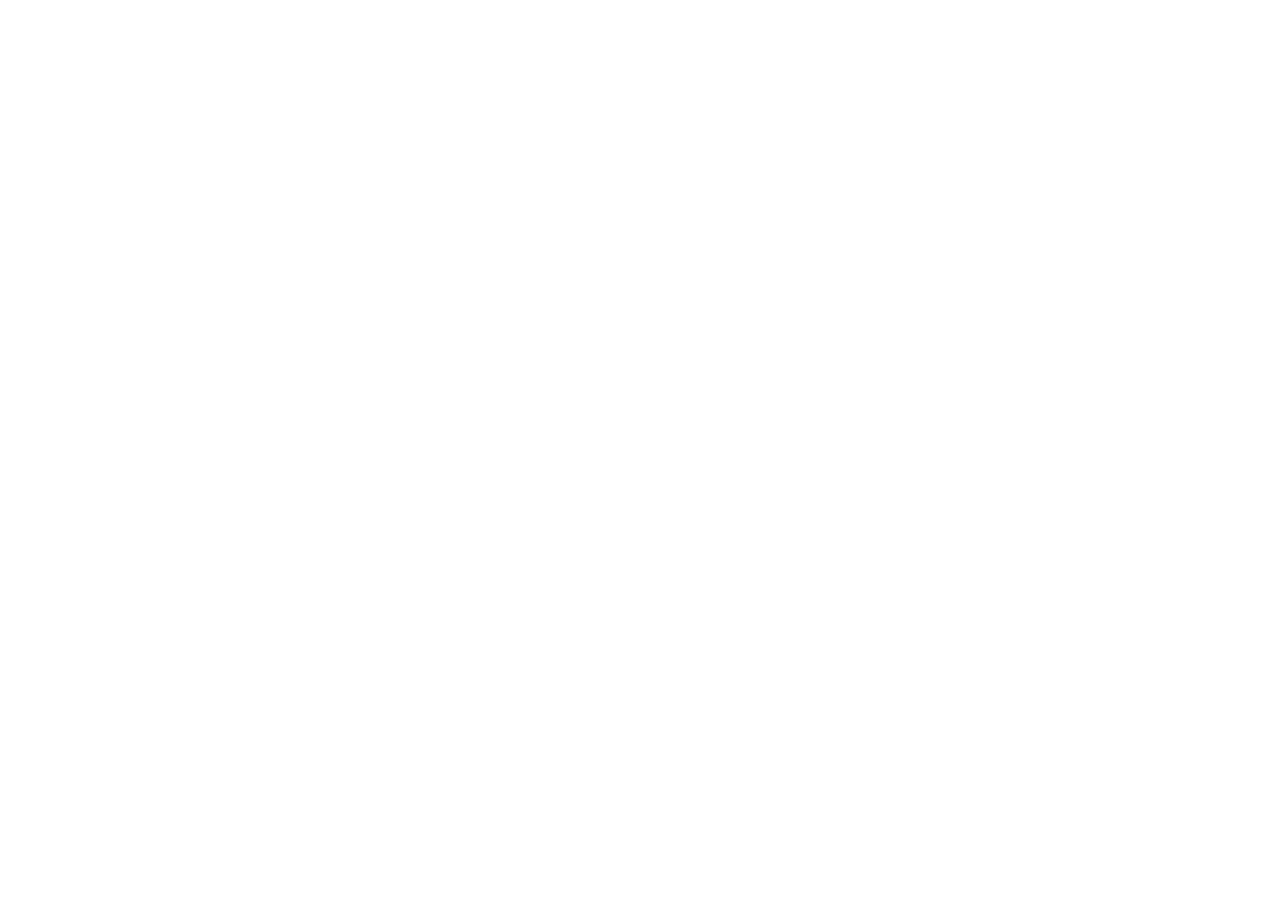
==== projeto-treino/html/ajude.html @ 2364b513 "Segunda organizacao" ====
<!DOCTYPE html>
<html lang="pt-br">
    <head>
        <meta charset="UTF-8">
        <meta name="viewport" content="width=device-width">

        <title>Reserva Urso Gordo</title>

        <link rel = "stylesheet" href="reset.css">
        
        <link rel="stylesheet" href="style.css">

        <link rel="preconnect" href="https://fonts.googleapis.com">
        <link rel="preconnect" href="https://fonts.gstatic.com" crossorigin>
        <link href="https://fonts.googleapis.com/css2?family=Oswald:wght@600&display=swap" rel="stylesheet">

    </head>


</html>
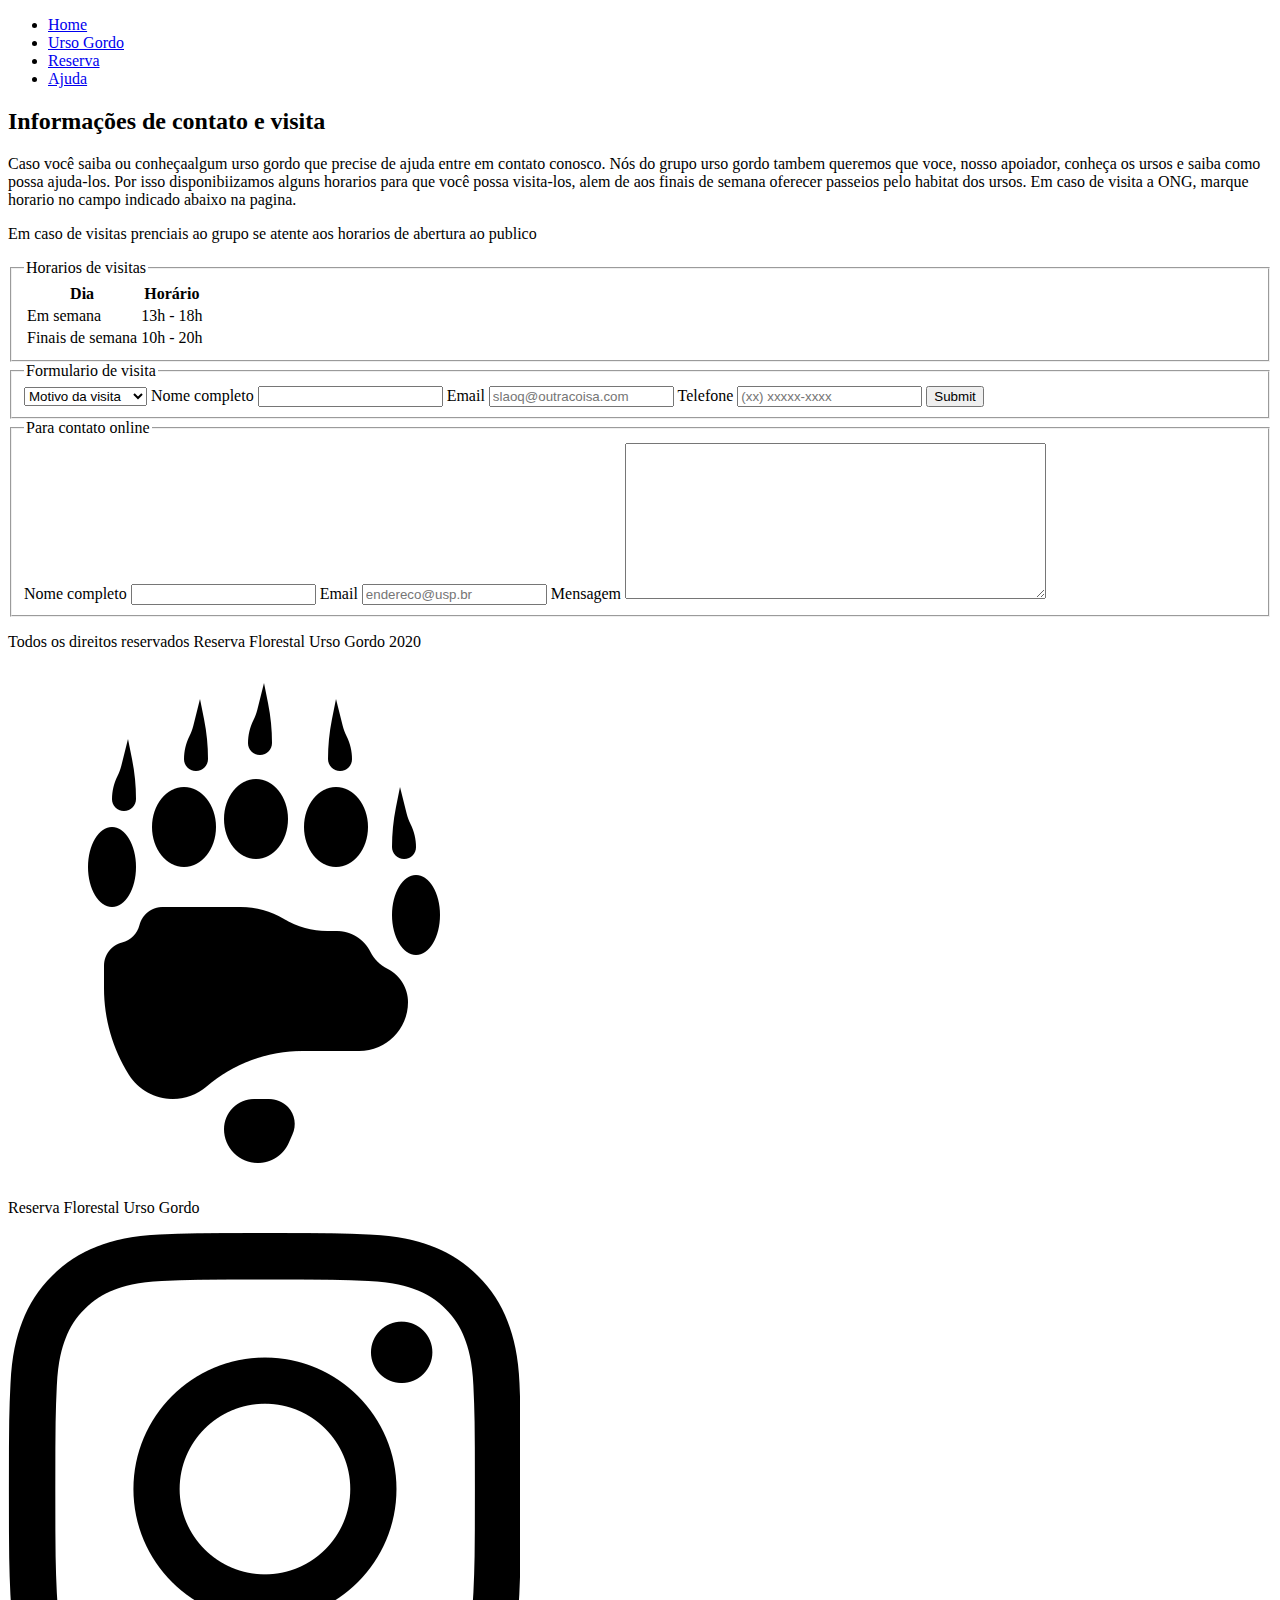
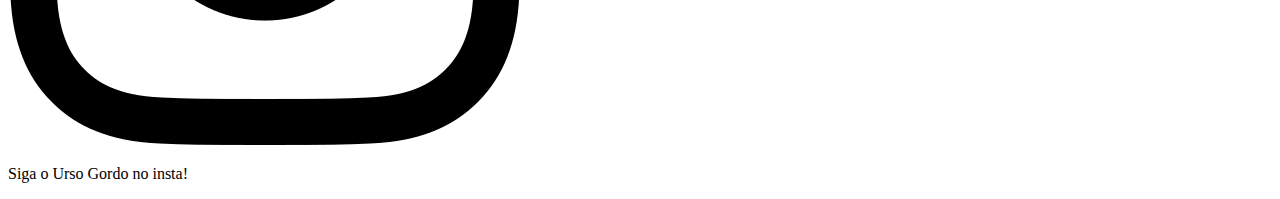
==== commit 2a1c309e: "Adicionei o HTML da pagina de ajuda.html: fiz de conta que da pra viitar o santuario" ====
--- a/projeto-treino/html/ajude.html
+++ b/projeto-treino/html/ajude.html
@@ -6,9 +6,8 @@
 
         <title>Reserva Urso Gordo</title>
 
-        <link rel = "stylesheet" href="reset.css">
-        
-        <link rel="stylesheet" href="style.css">
+        <link rel = "stylesheet" href="../css/ajuda.css">
+        <link rel="stylesheet" href="../css/ajuda.css">
 
         <link rel="preconnect" href="https://fonts.googleapis.com">
         <link rel="preconnect" href="https://fonts.gstatic.com" crossorigin>
@@ -16,5 +15,124 @@
 
     </head>
 
+    <body>
+
+        <header>
+            <nav>
+                <ul>
+                    <li> <a href="index.html"> Home </a> </li>
+                    <li><a href="urso_gordo.html">Urso Gordo</a></li>
+                    <li> <a href="reserva.html"> Reserva </a></li>
+                    <li> <a href="ajude.html"> Ajuda </a> </li>
+                </ul>
+            </nav>
+        </header>
+
+        <div class="introducao">
+            <h2>Informações de contato e visita</h2>
+            <p>
+               Caso você saiba ou conheçaalgum urso gordo que precise de ajuda entre em contato conosco.
+               Nós do grupo urso gordo tambem queremos que voce, nosso apoiador, conheça os ursos e saiba como possa ajuda-los. 
+               Por isso disponibiizamos alguns horarios para que você possa visita-los, alem de aos finais de semana oferecer passeios pelo habitat dos ursos.
+               Em caso de visita a ONG, marque horario no campo indicado abaixo na pagina.
+
+            </p>
+        </div>
+
+        <section class="contato_presencial">
+            <p>
+                Em caso de visitas prenciais ao grupo se atente aos horarios de abertura ao publico
+            </p>
+            <div class="horarios">
+                <fieldset>
+                    <legend>Horarios de visitas</legend>
+
+                    <table>
+                        <thead>
+                            <th>Dia </th>
+                            <th>Horário </th>
+                        </thead>
+                        <tbody>
+                            <tr>
+                                <td>Em semana</td>
+                                <td>13h - 18h</td>
+                            </tr>
+                            <tr>
+                                <td>Finais de semana</td>
+                                <td>10h - 20h</td>
+                            </tr>
+                        </tbody>
+                    </table>
+
+                </fieldset>
+            </div>
+        </section>
+
+        <section class="formulario_visita">
+            <fieldset>
+                <legend>Formulario de visita</legend>
+
+                <select name="motivo_da_visita" id="motivo">
+                    <option>Motivo da visita</option>
+                    <option>apoiador</option>
+                    <option>excursão escolar</option>
+                    <option>visita em familia</option>
+                </select>
+
+                <label for="Nome">Nome completo</label>
+                <input type="text" required>
+
+                <label for="email">Email</label>
+                <input type="email" required placeholder="slaoq@outracoisa.com">
+
+                <label for="telefone">Telefone</label>
+                <input type="number" required placeholder="(xx) xxxxx-xxxx">
+
+                <input type="submit" value="Submit">
+            </fieldset>
+        </section>
+
+        <section class="contato_online">
+                <form>
+                    <fieldset>
+                        <legend>Para contato online</legend>
+                        <div class="contato">
+                            <label for = "nome_completo">Nome completo</label>
+                            <input type="text"  required placeholder=" ">
+    
+                            <label for="email">Email</label>
+                             <input type="email" required placeholder="endereco@usp.br">
+    
+                            <label for="mensagem">Mensagem</label>
+                            <textarea cols="50" rows="10" required></textarea>
+                        </div>
+                    </fieldset>
+                    
+                </form>
+        </section>
+
+        <footer>
+            <section class="section_copyright">
+                <div class="copyright">
+                    <p>Todos os direitos reservados
+                        Reserva Florestal Urso Gordo 2020
+                    </p>
+                </div>
+            </section>
+
+            <section class="footer_logos">
+                <div class="bear-block">
+                    <img class="foot_bear" src="../images/bear.png">
+                    <p>Reserva Florestal Urso Gordo</p>
+                </div>
+
+                <div class="instagram-block">
+                    <img class="insta-imagem" src="../images/instagram.png">
+                    <p>Siga o Urso Gordo no insta!</p>
+                </div>
+            </section>
+        </footer>
+
+    </body>
 
 </html>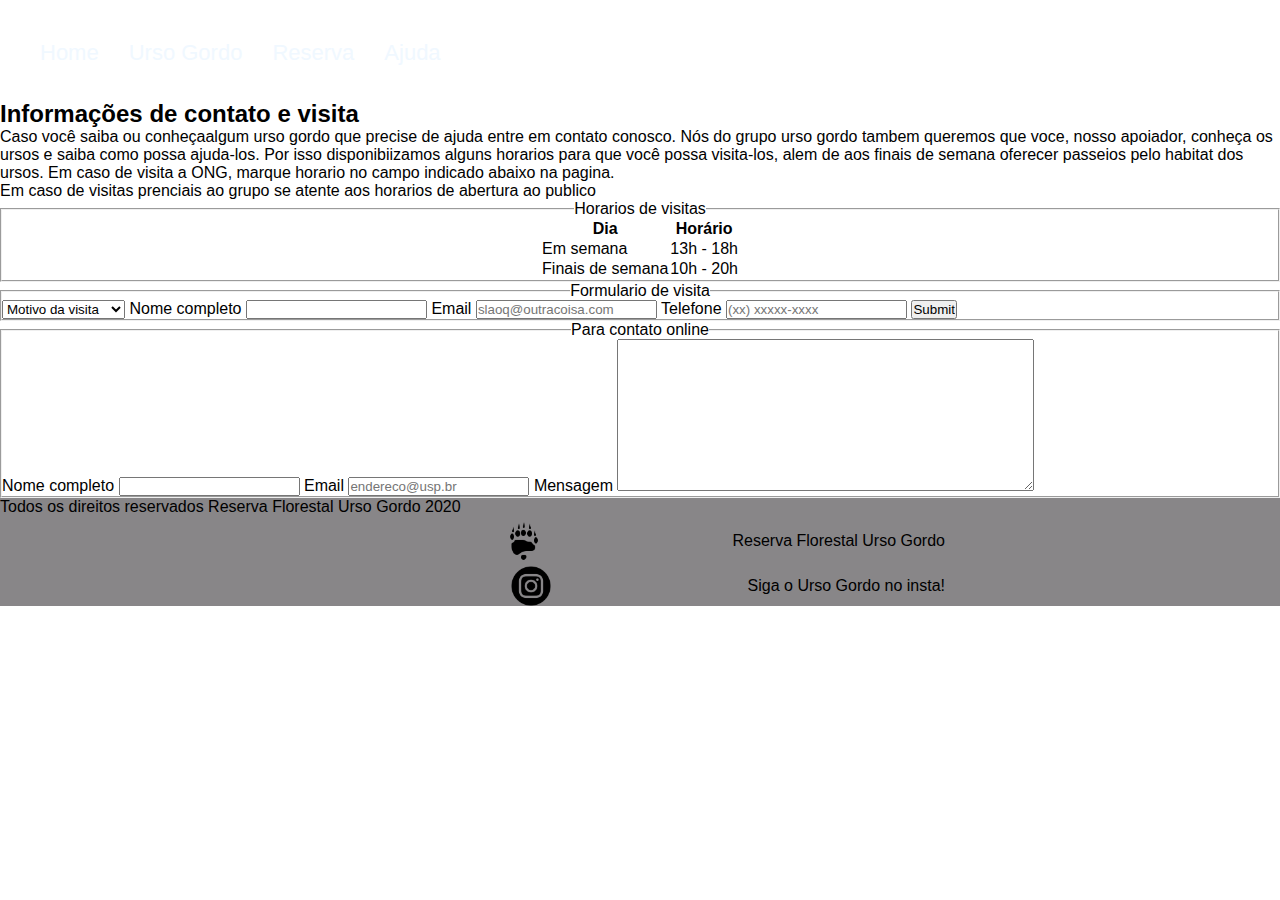
==== commit d30391ea: "fiz uma branch para modificar o css, não sei se vai dar merda" ====
--- a/projeto-treino/html/ajude.html
+++ b/projeto-treino/html/ajude.html
@@ -122,12 +122,12 @@
 
             <section class="footer_logos">
                 <div class="bear-block">
-                    <img class="foot_bear" src="../images/bear.png">
+                    <img class="foot_bear" src="../imagens/bear.png">
                     <p>Reserva Florestal Urso Gordo</p>
                 </div>
 
                 <div class="instagram-block">
-                    <img class="insta-imagem" src="../images/instagram.png">
+                    <img class="insta-imagem" src="../imagens/instagram.png">
                     <p>Siga o Urso Gordo no insta!</p>
                 </div>
             </section>
--- a/projeto-treino/css/ajuda.css
+++ b/projeto-treino/css/ajuda.css
@@ -0,0 +1,107 @@
+*{
+    margin: 0 auto;
+    padding: 0;
+    box-sizing: border-box;
+    font-family: 'Open Sans', sans-serif;
+}
+
+body{}
+
+/* treco do cabeçalho*/
+header{
+    width: 100%;
+    height: 100px;
+    background-image: url(../imagens/forest-fall.jpg);
+    background-repeat: no-repeat;
+    background-size: cover;
+    background-position: center;
+}
+header nav{}
+header nav ul{
+    display: flex;
+    margin: auto;
+    font-size: 22px;
+    padding: 25px;
+    list-style-type: none;
+}
+header nav ul li{
+    margin:15px;
+}
+header nav ul li a:link{
+    color:aliceblue;
+    text-decoration: none;
+}
+header nav ul li a:visited{
+    color:aliceblue;
+    text-decoration: none;
+}
+
+/* treco da introdução*/
+.introducao{}
+.introducao h2{}
+.introducao p{}
+
+/* treco do contato presencial*/
+.contato_presencial{}
+.contato_presencial p{}
+.contato_presencial .horarios{}
+.contato_presencial .horarios fieldset{}
+.contato_presencial .horarios fieldset legend{}
+.contato_presencial .horarios fieldset table{}
+.contato_presencial .horarios fieldset table thead{}
+.contato_presencial .horarios fieldset table thead th{}
+.contato_presencial .horarios fieldset table tbody{}
+.contato_presencial .horarios fieldset table tbody tr{}
+.contato_presencial .horarios fieldset table tbody tr td{}
+
+.formulario_visita{}
+.formulario_visita fieldset{}
+.formulario_visita fieldset legend{}
+.formulario_visita fieldset select{}
+.formulario_visita fieldset select option{}
+.formulario_visita fieldset label{}
+.formulario_visita fieldset input{}
+
+/* treco contato online*/
+.contato_online{}
+.contato_online form{}
+.contato_online form fieldset{}
+.contato_online form fieldset legend{}
+.contato_online form fieldset .contato{}
+.contato_online form fieldset .contato label{}
+.contato_online form fieldset .contato input{}
+.contato_online form fieldset .contato textarea{}
+
+/* treco do footer*/
+footer{
+    background-color:#888688;
+}
+footer .section_copyright{}
+footer .section_copyright .copyright{}
+footer .section_copyright .copyright p{}
+footer .footer_logos{
+    width: 50%;
+}
+footer .footer_logos .bear-block{
+    display: flex;
+    align-items: center;
+    margin: 5px;
+}
+footer .footer_logos .bear-block .foot_bear{
+    height: 40px;
+}
+footer .footer_logos .bear-block p{
+    margin: 0 10px;
+} 
+footer .footer_logos .instagram-block{
+    display: flex;
+    align-items: center;
+    margin: 5px;
+}
+footer .footer_logos .instagram-block .insta-imagem{
+    height: 40px;
+}
+footer .footer_logos .instagram-block p{
+    margin: 0 10px;
+}
+
--- a/projeto-treino/css/ajuda.css
+++ b/projeto-treino/css/ajuda.css
@@ -0,0 +1,107 @@
+*{
+    margin: 0 auto;
+    padding: 0;
+    box-sizing: border-box;
+    font-family: 'Open Sans', sans-serif;
+}
+
+body{}
+
+/* treco do cabeçalho*/
+header{
+    width: 100%;
+    height: 100px;
+    background-image: url(../imagens/forest-fall.jpg);
+    background-repeat: no-repeat;
+    background-size: cover;
+    background-position: center;
+}
+header nav{}
+header nav ul{
+    display: flex;
+    margin: auto;
+    font-size: 22px;
+    padding: 25px;
+    list-style-type: none;
+}
+header nav ul li{
+    margin:15px;
+}
+header nav ul li a:link{
+    color:aliceblue;
+    text-decoration: none;
+}
+header nav ul li a:visited{
+    color:aliceblue;
+    text-decoration: none;
+}
+
+/* treco da introdução*/
+.introducao{}
+.introducao h2{}
+.introducao p{}
+
+/* treco do contato presencial*/
+.contato_presencial{}
+.contato_presencial p{}
+.contato_presencial .horarios{}
+.contato_presencial .horarios fieldset{}
+.contato_presencial .horarios fieldset legend{}
+.contato_presencial .horarios fieldset table{}
+.contato_presencial .horarios fieldset table thead{}
+.contato_presencial .horarios fieldset table thead th{}
+.contato_presencial .horarios fieldset table tbody{}
+.contato_presencial .horarios fieldset table tbody tr{}
+.contato_presencial .horarios fieldset table tbody tr td{}
+
+.formulario_visita{}
+.formulario_visita fieldset{}
+.formulario_visita fieldset legend{}
+.formulario_visita fieldset select{}
+.formulario_visita fieldset select option{}
+.formulario_visita fieldset label{}
+.formulario_visita fieldset input{}
+
+/* treco contato online*/
+.contato_online{}
+.contato_online form{}
+.contato_online form fieldset{}
+.contato_online form fieldset legend{}
+.contato_online form fieldset .contato{}
+.contato_online form fieldset .contato label{}
+.contato_online form fieldset .contato input{}
+.contato_online form fieldset .contato textarea{}
+
+/* treco do footer*/
+footer{
+    background-color:#888688;
+}
+footer .section_copyright{}
+footer .section_copyright .copyright{}
+footer .section_copyright .copyright p{}
+footer .footer_logos{
+    width: 50%;
+}
+footer .footer_logos .bear-block{
+    display: flex;
+    align-items: center;
+    margin: 5px;
+}
+footer .footer_logos .bear-block .foot_bear{
+    height: 40px;
+}
+footer .footer_logos .bear-block p{
+    margin: 0 10px;
+} 
+footer .footer_logos .instagram-block{
+    display: flex;
+    align-items: center;
+    margin: 5px;
+}
+footer .footer_logos .instagram-block .insta-imagem{
+    height: 40px;
+}
+footer .footer_logos .instagram-block p{
+    margin: 0 10px;
+}
+
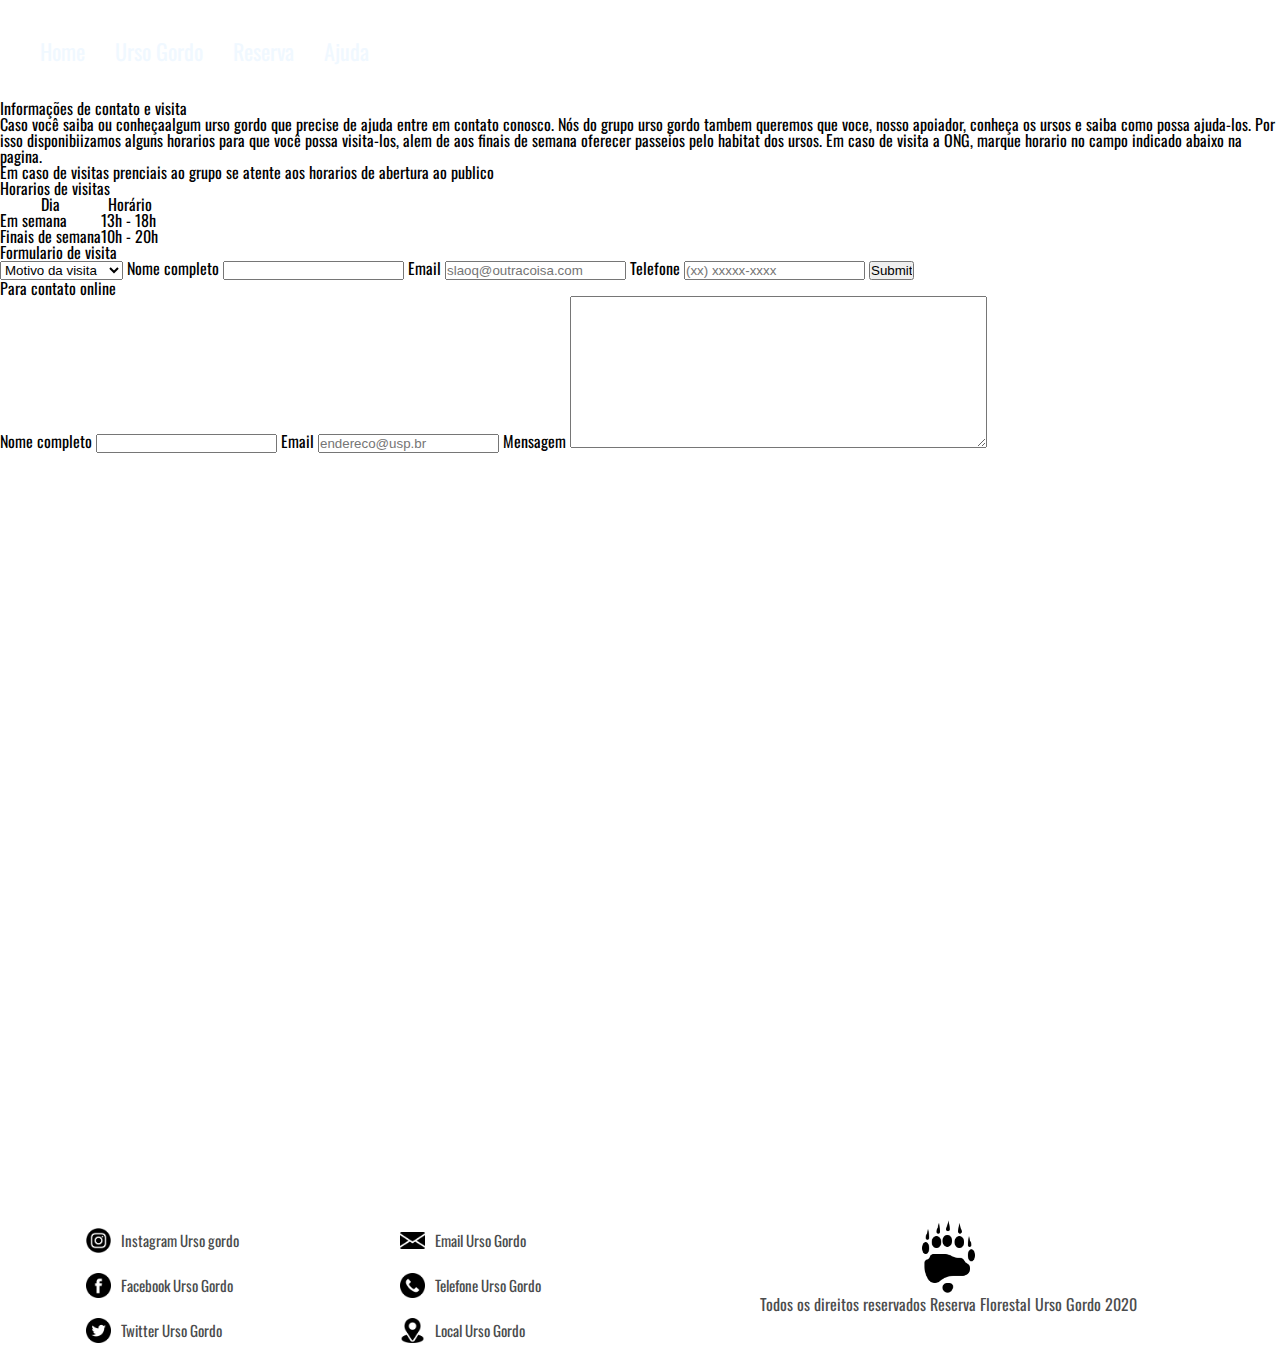
==== commit 6d36d53b: "Add o footer em todas as páginas e add uma referencia ao footer.css em todos os html. Addicionei o <" ====
--- a/projeto-treino/html/ajude.html
+++ b/projeto-treino/html/ajude.html
@@ -6,8 +6,9 @@
 
         <title>Reserva Urso Gordo</title>
 
-        <link rel = "stylesheet" href="../css/ajuda.css">
+        <link rel = "stylesheet" href="../css/reset.css">
         <link rel="stylesheet" href="../css/ajuda.css">
+        <link rel="stylesheet" href="../css/footer.css">
 
         <link rel="preconnect" href="https://fonts.googleapis.com">
         <link rel="preconnect" href="https://fonts.gstatic.com" crossorigin>
@@ -112,25 +113,57 @@
         </section>
 
         <footer>
-            <section class="section_copyright">
-                <div class="copyright">
-                    <p>Todos os direitos reservados
-                        Reserva Florestal Urso Gordo 2020
-                    </p>
-                </div>
+
+
+            <section class="footer_ursos">
+
+            
+                <nav class="nav_sociais">
+
+                     <ul>
+                         <li class="insta">
+                            <img class="logo" src="..\imagens\instagram.png">
+                            Instagram Urso gordo</li>
+                         <li class="face">
+                            <img class="logo" src="..\imagens\facebook.png">
+                            Facebook Urso Gordo</li>
+                         <li class="Twitter">
+                            <img class="logo" src="..\imagens\twitter.png">
+                            Twitter Urso Gordo</li>
+                     </ul>
+     
+                 </nav>
+
+
+                 <nav class="nav_info">
+
+                    <ul>
+                        <li class="Email">
+                            <img class="logo" src="..\imagens\email.png">
+                            Email Urso Gordo</li>
+                        <li class="Tell">
+                            <img class="logo" src="..\imagens\phone.png">
+                            Telefone Urso Gordo</li>
+                        <li class="Location">
+                            <img class="logo" src="..\imagens\location.png">
+                            Local Urso Gordo</li>
+                    </ul>
+    
+                </nav>
+
+
+
+                <section class="section_copyright">
+                    <div class="copyright">
+                        <img class="logo_urso" src="..\imagens\bear.png">
+                        <p>Todos os direitos reservados
+                            Reserva Florestal Urso Gordo 2020
+                        </p>
+                    </div>
+                </section>
+
             </section>
 
-            <section class="footer_logos">
-                <div class="bear-block">
-                    <img class="foot_bear" src="../imagens/bear.png">
-                    <p>Reserva Florestal Urso Gordo</p>
-                </div>
-
-                <div class="instagram-block">
-                    <img class="insta-imagem" src="../imagens/instagram.png">
-                    <p>Siga o Urso Gordo no insta!</p>
-                </div>
-            </section>
         </footer>
 
     </body>
--- a/projeto-treino/css/ajuda.css
+++ b/projeto-treino/css/ajuda.css
@@ -5,7 +5,9 @@
     font-family: 'Open Sans', sans-serif;
 }
 
-body{}
+body{
+    font-family: 'Oswald', sans-serif;
+}
 
 /* treco do cabeçalho*/
 header{
@@ -74,34 +76,13 @@
 
 /* treco do footer*/
 footer{
-    background-color:#888688;
-}
-footer .section_copyright{}
-footer .section_copyright .copyright{}
-footer .section_copyright .copyright p{}
-footer .footer_logos{
-    width: 50%;
-}
-footer .footer_logos .bear-block{
+    width: 100%;
+    height: 100vh;
+    background-image: url(../imagens/ursos.jpg);
+    background-repeat: no-repeat;
+    background-size: cover;
+    background-position: bottom;
+    text-align: center;
     display: flex;
-    align-items: center;
-    margin: 5px;
-}
-footer .footer_logos .bear-block .foot_bear{
-    height: 40px;
-}
-footer .footer_logos .bear-block p{
-    margin: 0 10px;
-} 
-footer .footer_logos .instagram-block{
-    display: flex;
-    align-items: center;
-    margin: 5px;
-}
-footer .footer_logos .instagram-block .insta-imagem{
-    height: 40px;
-}
-footer .footer_logos .instagram-block p{
-    margin: 0 10px;
-}
-
+    align-items: flex-end;
+}--- a/projeto-treino/css/footer.css
+++ b/projeto-treino/css/footer.css
@@ -0,0 +1,40 @@
+
+
+.footer_ursos{
+    background-color: rgb(255, 255, 255);
+    color: #4b4c4d;
+    width: 100%;
+    display: flex;
+    justify-content: space-around;
+}
+
+.nav_sociais, .nav_info{
+    padding: 0px;
+    color:#4b4c4d;
+    font-size: 15px;
+    display: flex;
+}
+
+
+.nav_sociais ul, .nav_info ul{
+    display: flex;
+    flex-direction: column;
+    align-items: flex-start
+}
+
+.nav_sociais li, .nav_info li{
+    display: flex;
+    align-items: center;
+}
+.logo{
+    margin: 10px;
+    max-width:25px;
+    max-height:25px;
+    width: auto;
+    height: auto;
+}
+
+.logo_urso{
+    width: 15%;
+    height: auto;
+}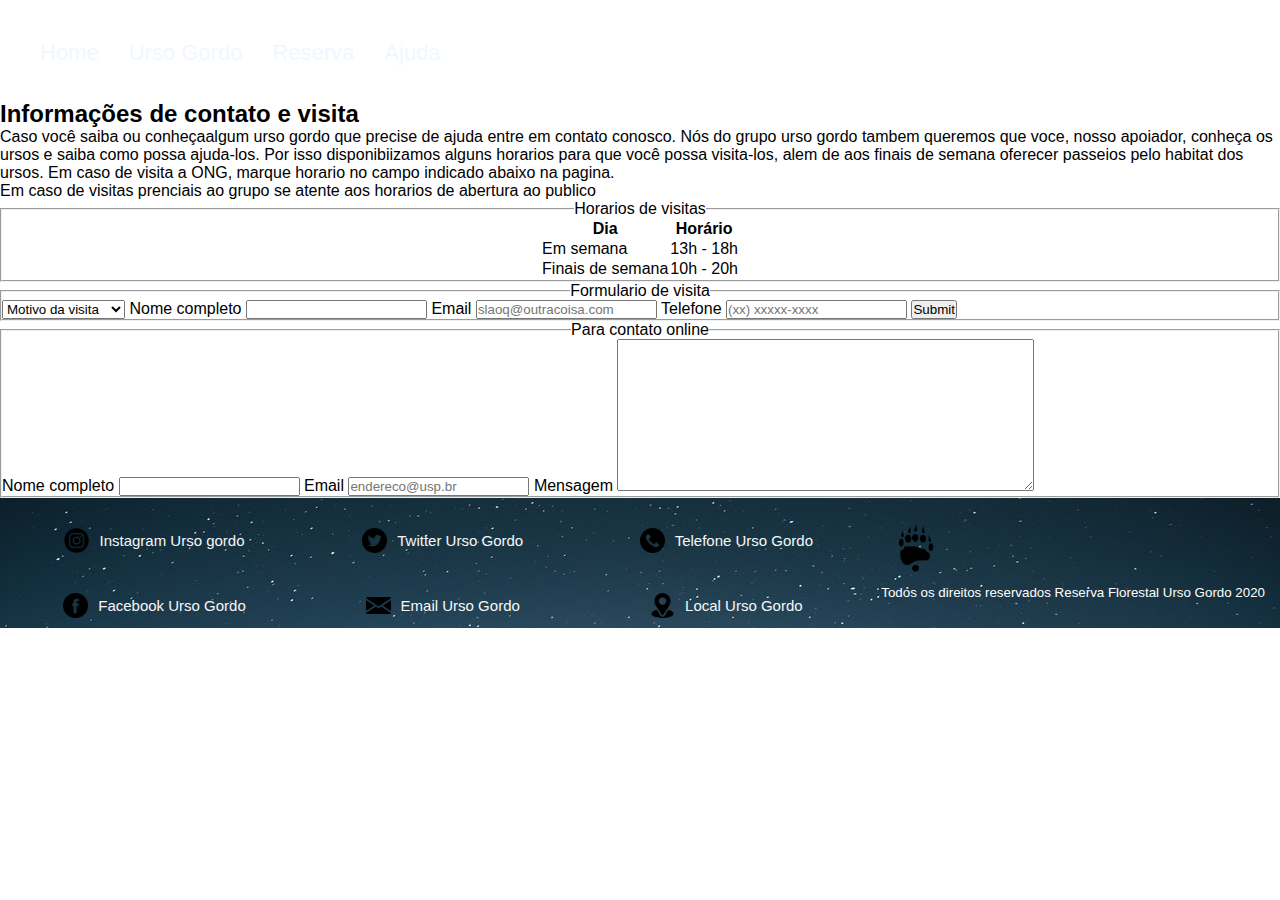
==== commit 25b04e36: "modifiquei o html e o css da pagina de ajuda. No css eu adicionei o css do footer no de ajuda e modi" ====
--- a/projeto-treino/html/ajude.html
+++ b/projeto-treino/html/ajude.html
@@ -6,9 +6,9 @@
 
         <title>Reserva Urso Gordo</title>
 
-        <link rel = "stylesheet" href="../css/reset.css">
+        
         <link rel="stylesheet" href="../css/ajuda.css">
-        <link rel="stylesheet" href="../css/footer.css">
+        
 
         <link rel="preconnect" href="https://fonts.googleapis.com">
         <link rel="preconnect" href="https://fonts.gstatic.com" crossorigin>
@@ -127,9 +127,7 @@
                          <li class="face">
                             <img class="logo" src="..\imagens\facebook.png">
                             Facebook Urso Gordo</li>
-                         <li class="Twitter">
-                            <img class="logo" src="..\imagens\twitter.png">
-                            Twitter Urso Gordo</li>
+
                      </ul>
      
                  </nav>
@@ -138,9 +136,19 @@
                  <nav class="nav_info">
 
                     <ul>
+                        <li class="Twitter">
+                            <img class="logo" src="..\imagens\twitter.png">
+                            Twitter Urso Gordo</li>
                         <li class="Email">
                             <img class="logo" src="..\imagens\email.png">
                             Email Urso Gordo</li>
+        
+                    </ul>
+    
+                </nav>
+
+                <nav class="nav_plus">
+                    <ul>
                         <li class="Tell">
                             <img class="logo" src="..\imagens\phone.png">
                             Telefone Urso Gordo</li>
@@ -148,7 +156,6 @@
                             <img class="logo" src="..\imagens\location.png">
                             Local Urso Gordo</li>
                     </ul>
-    
                 </nav>
 
 
@@ -156,8 +163,8 @@
                 <section class="section_copyright">
                     <div class="copyright">
                         <img class="logo_urso" src="..\imagens\bear.png">
-                        <p>Todos os direitos reservados
-                            Reserva Florestal Urso Gordo 2020
+                        <p> <small>Todos os direitos reservados
+                            Reserva Florestal Urso Gordo 2020</small>
                         </p>
                     </div>
                 </section>
--- a/projeto-treino/css/ajuda.css
+++ b/projeto-treino/css/ajuda.css
@@ -18,7 +18,7 @@
     background-size: cover;
     background-position: center;
 }
-header nav{}
+
 header nav ul{
     display: flex;
     margin: auto;
@@ -76,13 +76,60 @@
 
 /* treco do footer*/
 footer{
+    background-image: url(../imagens/footer-ajude.jpg);
+}
+
+.footer_ursos{
+    
+    color:rgb(255, 255, 255);
     width: 100%;
-    height: 100vh;
-    background-image: url(../imagens/ursos.jpg);
-    background-repeat: no-repeat;
-    background-size: cover;
-    background-position: bottom;
-    text-align: center;
     display: flex;
-    align-items: flex-end;
+    justify-content: space-around;
+}
+
+.nav_sociais, .nav_info, .nav_plus{
+    padding: 0px;
+    color:#f6f7f8;
+    font-size: 15px;
+    display: flex;
+}
+
+
+.nav_sociais ul, .nav_info ul, .nav_plus ul{
+    display: flex;
+    flex-direction: column;
+    align-items: flex-start;
+}
+
+.nav_sociais li, .nav_info li, .nav_plus li{
+    display: flex;
+    align-items: center;
+    margin-top: 20px;
+}
+.logo{
+    margin: 10px;
+    max-width:25px;
+    max-height:25px;
+    width: auto;
+    height: auto;
+}
+
+.section_copyright{
+    margin: 15px;
+    float: right;
+}
+
+.section_copyright .copyright {
+    float: right;
+    align-content: center;
+}
+
+.logo_urso{
+    margin: 10px;
+    max-width: 50px;
+    max-height: 50px;
+    width: auto;
+    height: auto;
+    display: flex;
+
 }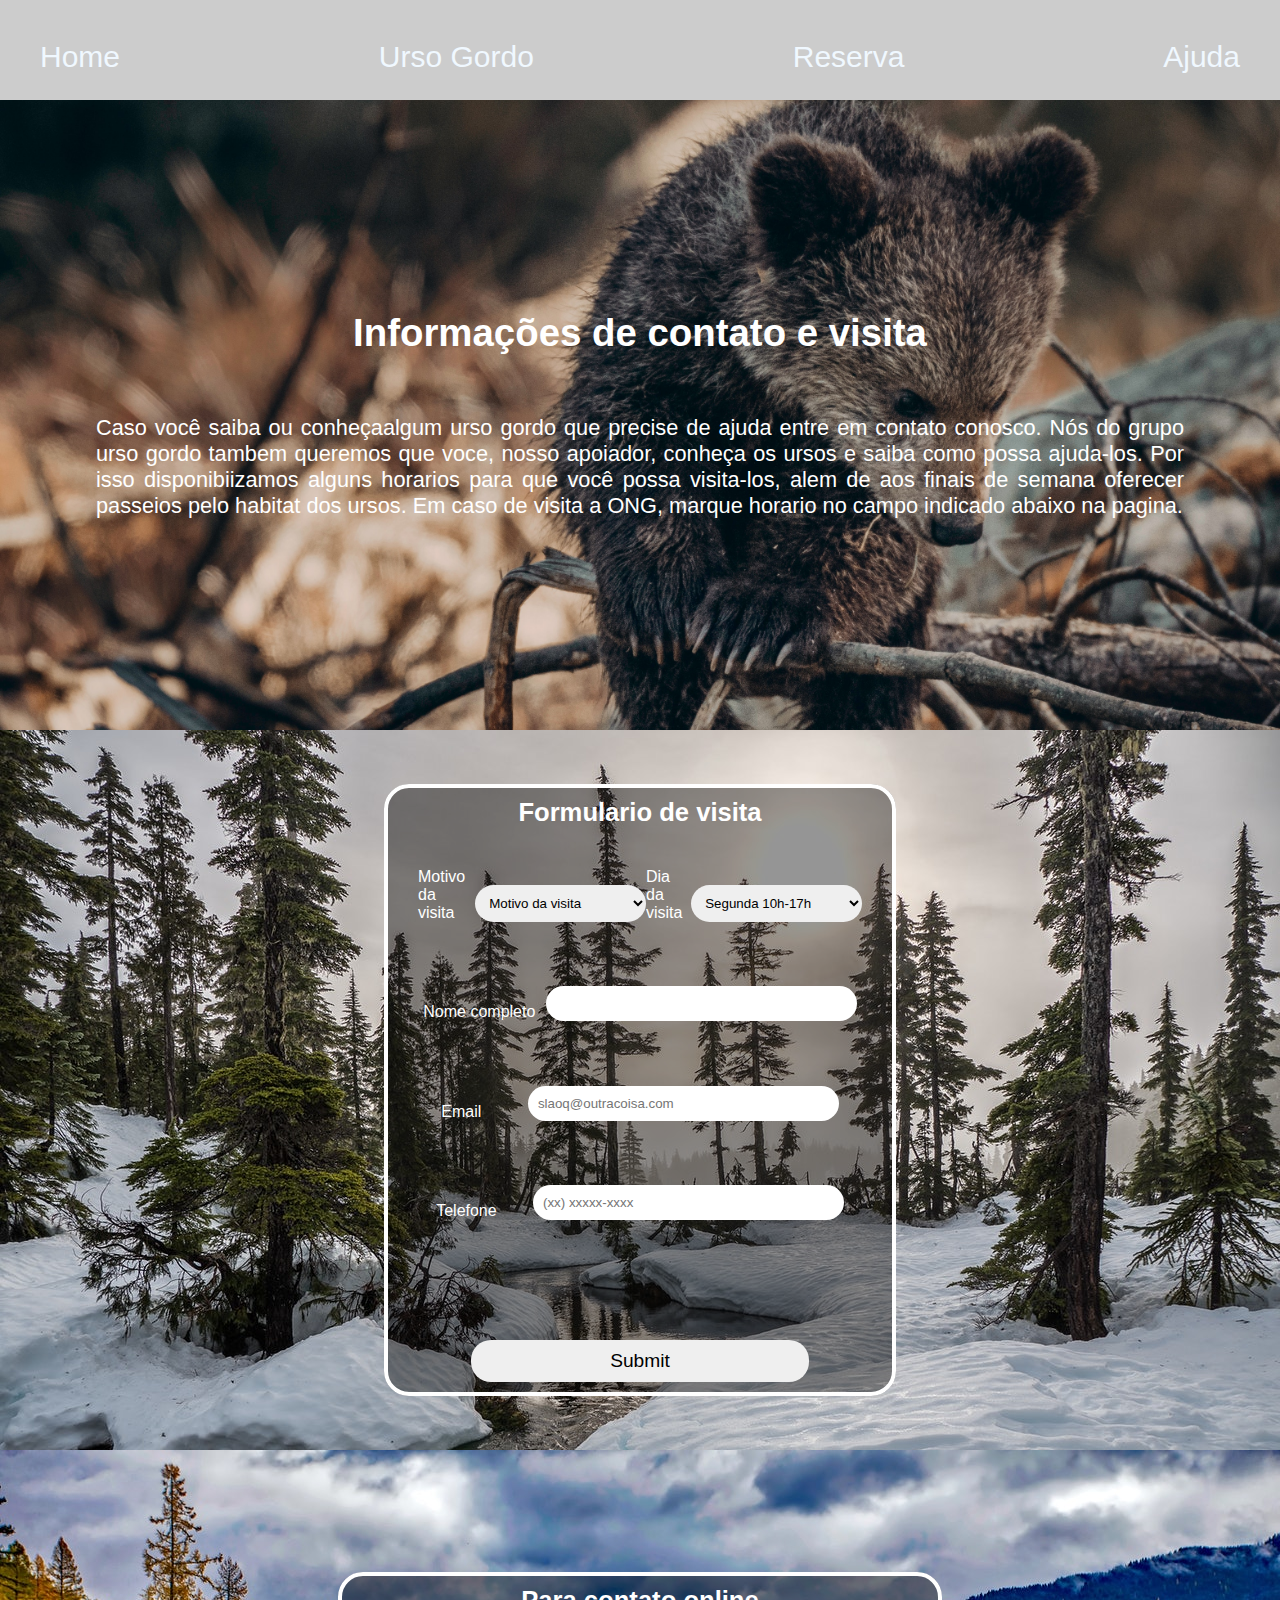
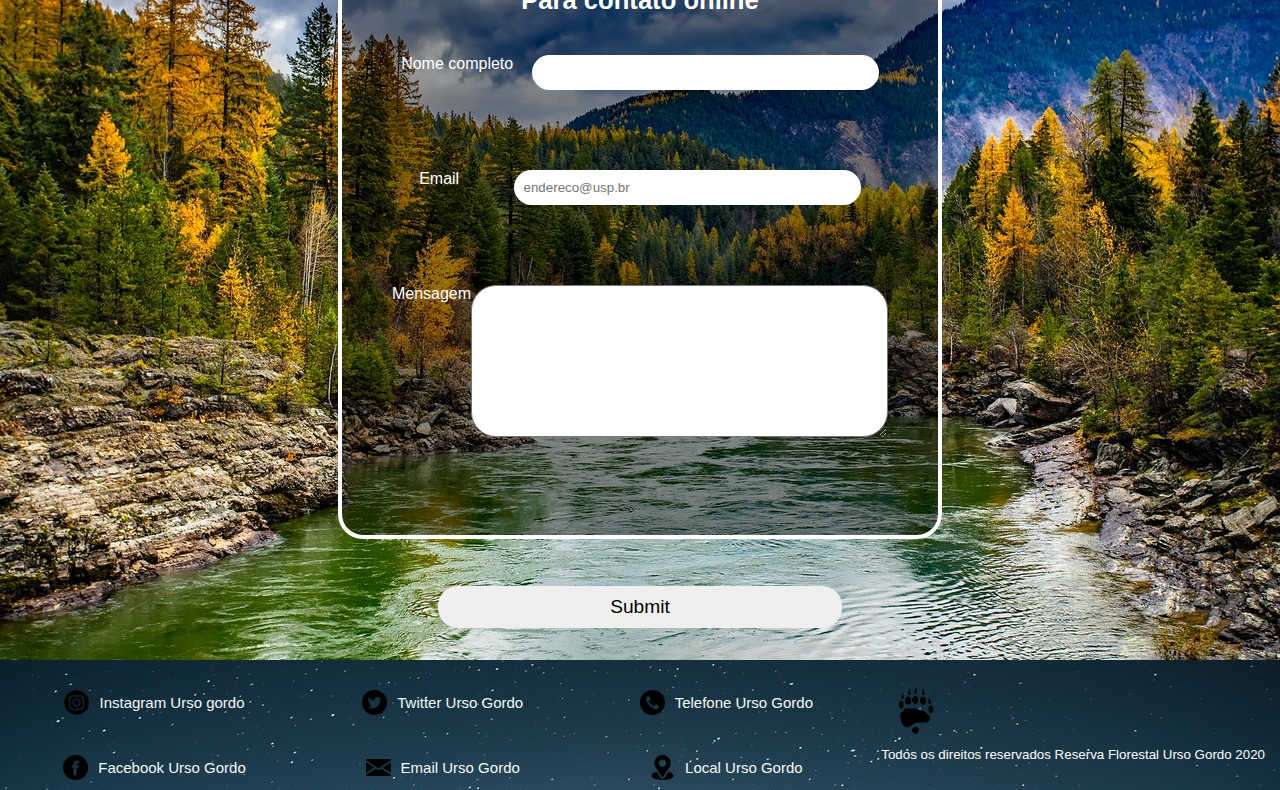
==== commit 71ed96f7: "Página de ajuda modificada" ====
--- a/projeto-treino/html/ajude.html
+++ b/projeto-treino/html/ajude.html
@@ -40,39 +40,19 @@
             </p>
         </div>
 
-        <section class="contato_presencial">
-            <p>
-                Em caso de visitas prenciais ao grupo se atente aos horarios de abertura ao publico
-            </p>
-            <div class="horarios">
-                <fieldset>
-                    <legend>Horarios de visitas</legend>
-
-                    <table>
-                        <thead>
-                            <th>Dia </th>
-                            <th>Horário </th>
-                        </thead>
-                        <tbody>
-                            <tr>
-                                <td>Em semana</td>
-                                <td>13h - 18h</td>
-                            </tr>
-                            <tr>
-                                <td>Finais de semana</td>
-                                <td>10h - 20h</td>
-                            </tr>
-                        </tbody>
-                    </table>
-
-                </fieldset>
-            </div>
-        </section>
+        <div class="reflexo">
 
         <section class="formulario_visita">
+            <form>
+
+            
             <fieldset>
-                <legend>Formulario de visita</legend>
+                <h2>Formulario de visita</h2>
 
+                <div class="campos">
+
+                    <div class="campo-input">
+                <label >Motivo da visita</label>
                 <select name="motivo_da_visita" id="motivo">
                     <option>Motivo da visita</option>
                     <option>apoiador</option>
@@ -80,32 +60,72 @@
                     <option>visita em familia</option>
                 </select>
 
+                <label>Dia da visita</label>
+                <select name="dia_da_visita" id="dia">
+                    <option>Segunda 10h-17h</option>
+                    <option>Terça 10h-17h</option>
+                    <option>Quarta 10h-17h</option>
+                    <option>Quinta 10h-17h</option>
+                    <option>Sexta 10h-17h</option>
+                    <option>Sábado 13h-20h</option>
+                    <option>Domingo 12h-19h</option>
+                </select>
+            </div>
+
+            <div class="campo-input">
+
+            
                 <label for="Nome">Nome completo</label>
                 <input type="text" required>
+            </div>
+            <div class="campo-input">
 
+            
                 <label for="email">Email</label>
                 <input type="email" required placeholder="slaoq@outracoisa.com">
+            </div>
+            <div class="campo-input">
 
+            
                 <label for="telefone">Telefone</label>
                 <input type="number" required placeholder="(xx) xxxxx-xxxx">
+            </div>
+            <span class="input-span">
+                <input class="enviar" type="submit" value="Submit">
+            </span>
 
-                <input type="submit" value="Submit">
+            </div>
+
             </fieldset>
+        </form>
         </section>
+        </div>
+
+        
 
         <section class="contato_online">
                 <form>
                     <fieldset>
-                        <legend>Para contato online</legend>
+                        <h2>Para contato online</h2>
                         <div class="contato">
+                        <div class="mesege">
                             <label for = "nome_completo">Nome completo</label>
                             <input type="text"  required placeholder=" ">
-    
+                        </div>
+
+                        <div class="mesege">
                             <label for="email">Email</label>
                              <input type="email" required placeholder="endereco@usp.br">
-    
+                        </div>
+
+                        <div class="mesege">
                             <label for="mensagem">Mensagem</label>
                             <textarea cols="50" rows="10" required></textarea>
+                        </div>
+
+                        <span class="input-span">
+                            <input class="enviar" type="submit" value="Submit">
+                        </span>
                         </div>
                     </fieldset>
                     
--- a/projeto-treino/css/ajuda.css
+++ b/projeto-treino/css/ajuda.css
@@ -7,13 +7,14 @@
 
 body{
     font-family: 'Oswald', sans-serif;
+    height: 120vh;
 }
 
 /* treco do cabeçalho*/
 header{
     width: 100%;
     height: 100px;
-    background-image: url(../imagens/forest-fall.jpg);
+    background-image: linear-gradient(rgba(0,0,0,0.2), rgba(0,0,0,0.2)), url(../imagens/forest-fall.jpg);
     background-repeat: no-repeat;
     background-size: cover;
     background-position: center;
@@ -22,9 +23,10 @@
 header nav ul{
     display: flex;
     margin: auto;
-    font-size: 22px;
+    font-size: 30px;
     padding: 25px;
     list-style-type: none;
+    justify-content: space-between;
 }
 header nav ul li{
     margin:15px;
@@ -39,40 +41,146 @@
 }
 
 /* treco da introdução*/
-.introducao{}
-.introducao h2{}
-.introducao p{}
+.introducao{
+    background-image: url(../imagens/pexels-janko-ferlic-3634930.jpg);
+    background-size: cover;
+    height: 70vh;
+    color: #fff;
+    display: flex;
+    flex-direction: column;
+    justify-content: center;
+    align-items: center;
+    background-position: 40%;
+
+}
+.introducao h2{
+    font-size: max(3vw,20px);
+    margin-bottom:60px ;
+
+}
+.introducao p{
+    font-size: max(1.7vw,20px);
+    width: 85%;
+    text-align: justify;
+}
+
+/*imagem reflexisada */
+
+.reflexo{
+    background-image: url(../imagens/forest-fall03.jpg);
+    background-size: cover;
+    
+    
+}
 
 /* treco do contato presencial*/
-.contato_presencial{}
-.contato_presencial p{}
-.contato_presencial .horarios{}
-.contato_presencial .horarios fieldset{}
-.contato_presencial .horarios fieldset legend{}
-.contato_presencial .horarios fieldset table{}
-.contato_presencial .horarios fieldset table thead{}
-.contato_presencial .horarios fieldset table thead th{}
-.contato_presencial .horarios fieldset table tbody{}
-.contato_presencial .horarios fieldset table tbody tr{}
-.contato_presencial .horarios fieldset table tbody tr td{}
-
-.formulario_visita{}
-.formulario_visita fieldset{}
-.formulario_visita fieldset legend{}
+
+
+.formulario_visita{
+    display: flex;
+    height: 80vh;
+    color: #fff;
+    align-items: center;
+}
+.formulario_visita form{
+    display: flex;
+    width: 40%;
+    height: 85%;
+    display: table;
+   
+    
+}
+.formulario_visita fieldset{
+    width: 100%;
+    border: 4px solid #fff;
+    border-radius: 25px;
+    background-color: rgba(0,0,0,0.4);
+    display: flex;
+    flex-direction: column;
+    padding: 10px;
+    height: 100%;
+}
+.formulario_visita fieldset h2{
+    font-size: 2vw;
+    margin-bottom: 15px;
+}
+.campos{
+    height: 100%;
+    width: 100%;
+    display: flex;
+    align-items: center;
+    flex-direction: column;
+}
+.campo-input{
+    height: 20%;
+    width: 100%;
+    display: flex;
+    align-items: flex-end;
+    padding: 20px;
+}
+input,select{
+    padding: 10px;
+    border-radius: 20px;
+    border: none;
+    width: 70%;
+}
+.input-span{
+    height: 30%;
+    display: flex;
+    align-items: flex-end;
+    width: 100%;
+}
+.enviar{
+    padding: 10px;
+    border-radius: 20px;
+    border: none;
+    width: 70%;
+    font-size: 1.5vw;
+    cursor: pointer;
+}
 .formulario_visita fieldset select{}
 .formulario_visita fieldset select option{}
 .formulario_visita fieldset label{}
 .formulario_visita fieldset input{}
 
 /* treco contato online*/
-.contato_online{}
-.contato_online form{}
-.contato_online form fieldset{}
-.contato_online form fieldset legend{}
+.contato_online{
+    background-image:url(../imagens/forest-river.jpg) ;
+    background-size: cover;
+    height: 90vh;
+    color: #fff;
+    display: flex;
+    align-items: center;
+}
+.contato_online form{
+    display: flex;
+    width: 30%;
+    height: 70%;
+    display: table;
+}
+.contato_online form fieldset{
+    width: 100%;
+    border: 4px solid #fff;
+    border-radius: 25px;
+    background-color: rgba(0,0,0,0.4);
+    display: flex;
+    flex-direction: column;
+    padding: 10px;
+    height: 100%;
+}
+.mesege{
+    display: flex;
+    padding: 40px;
+}
+.contato_online form fieldset h2{
+    font-size: 2vw;
+}
 .contato_online form fieldset .contato{}
 .contato_online form fieldset .contato label{}
 .contato_online form fieldset .contato input{}
-.contato_online form fieldset .contato textarea{}
+.contato_online form fieldset .contato textarea{
+    border-radius: 25px;
+}
 
 /* treco do footer*/
 footer{
@@ -132,4 +240,6 @@
     height: auto;
     display: flex;
 
-}+}
+
+
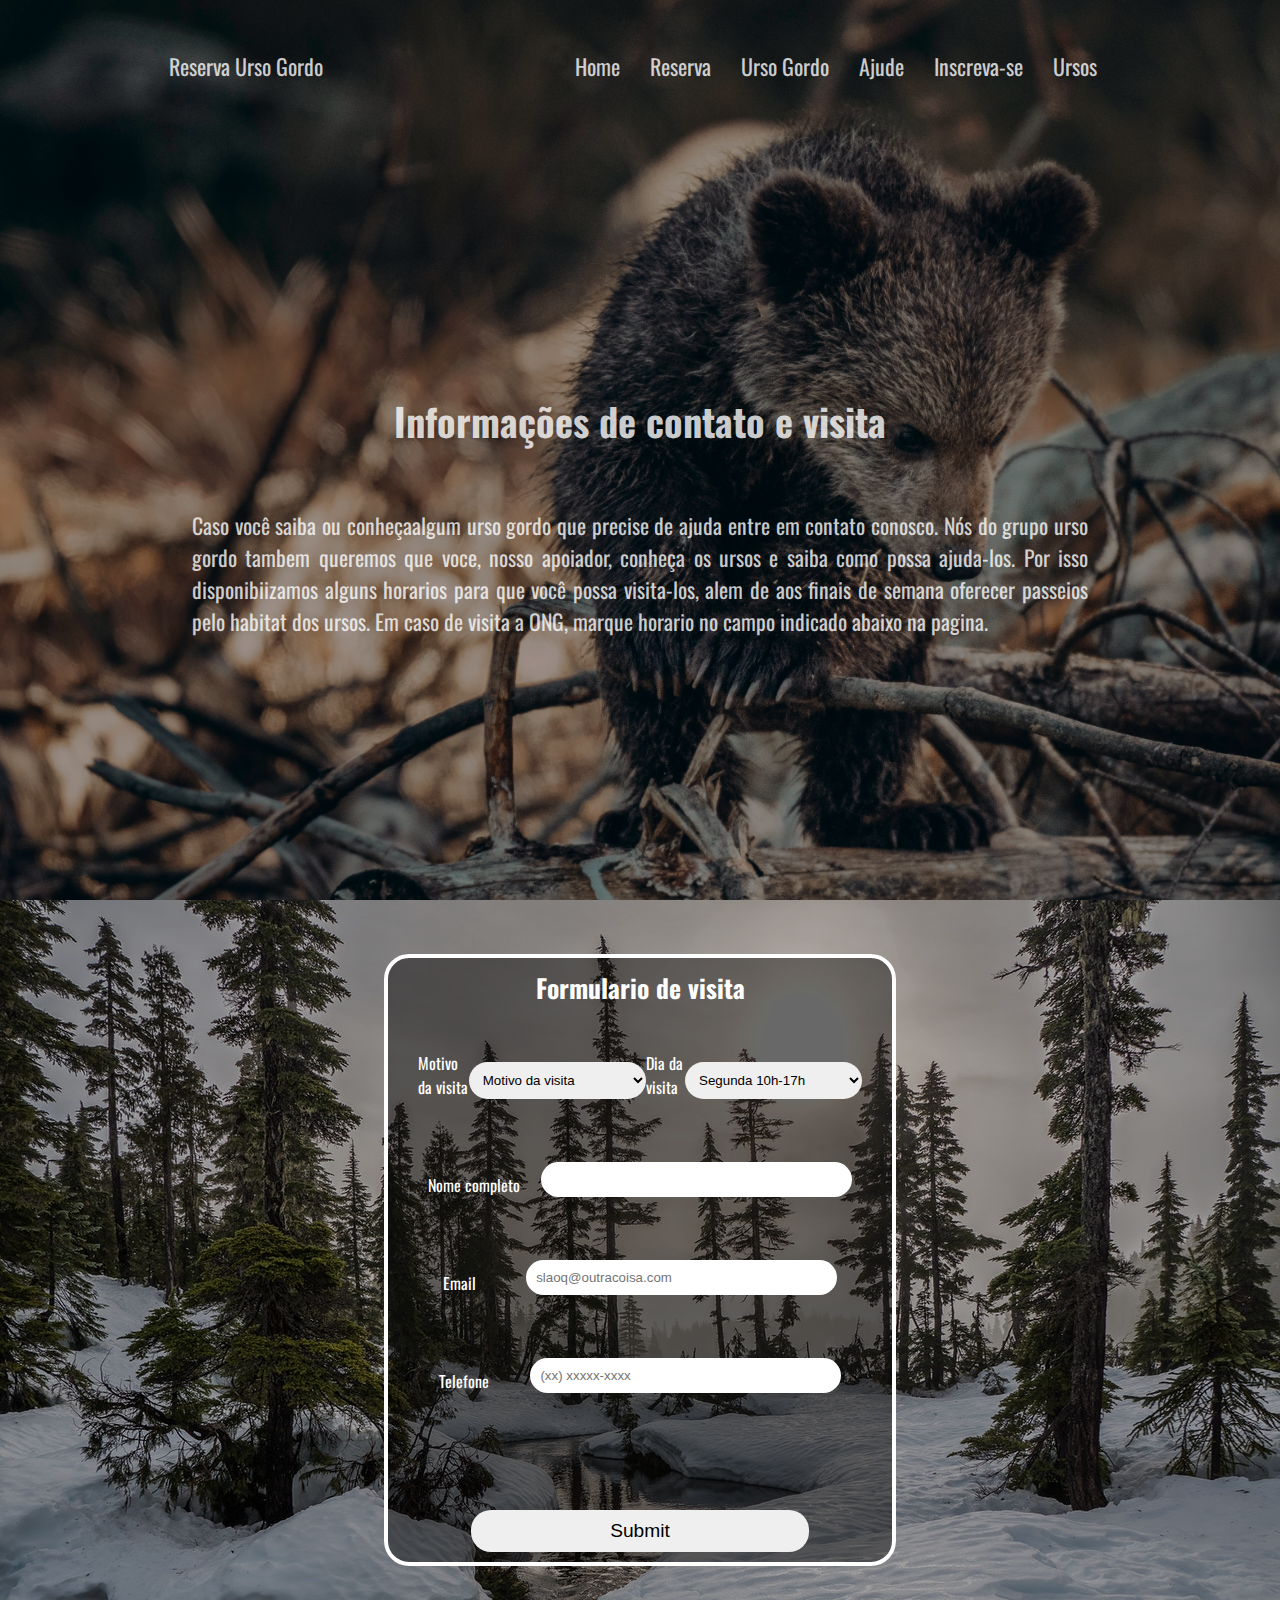
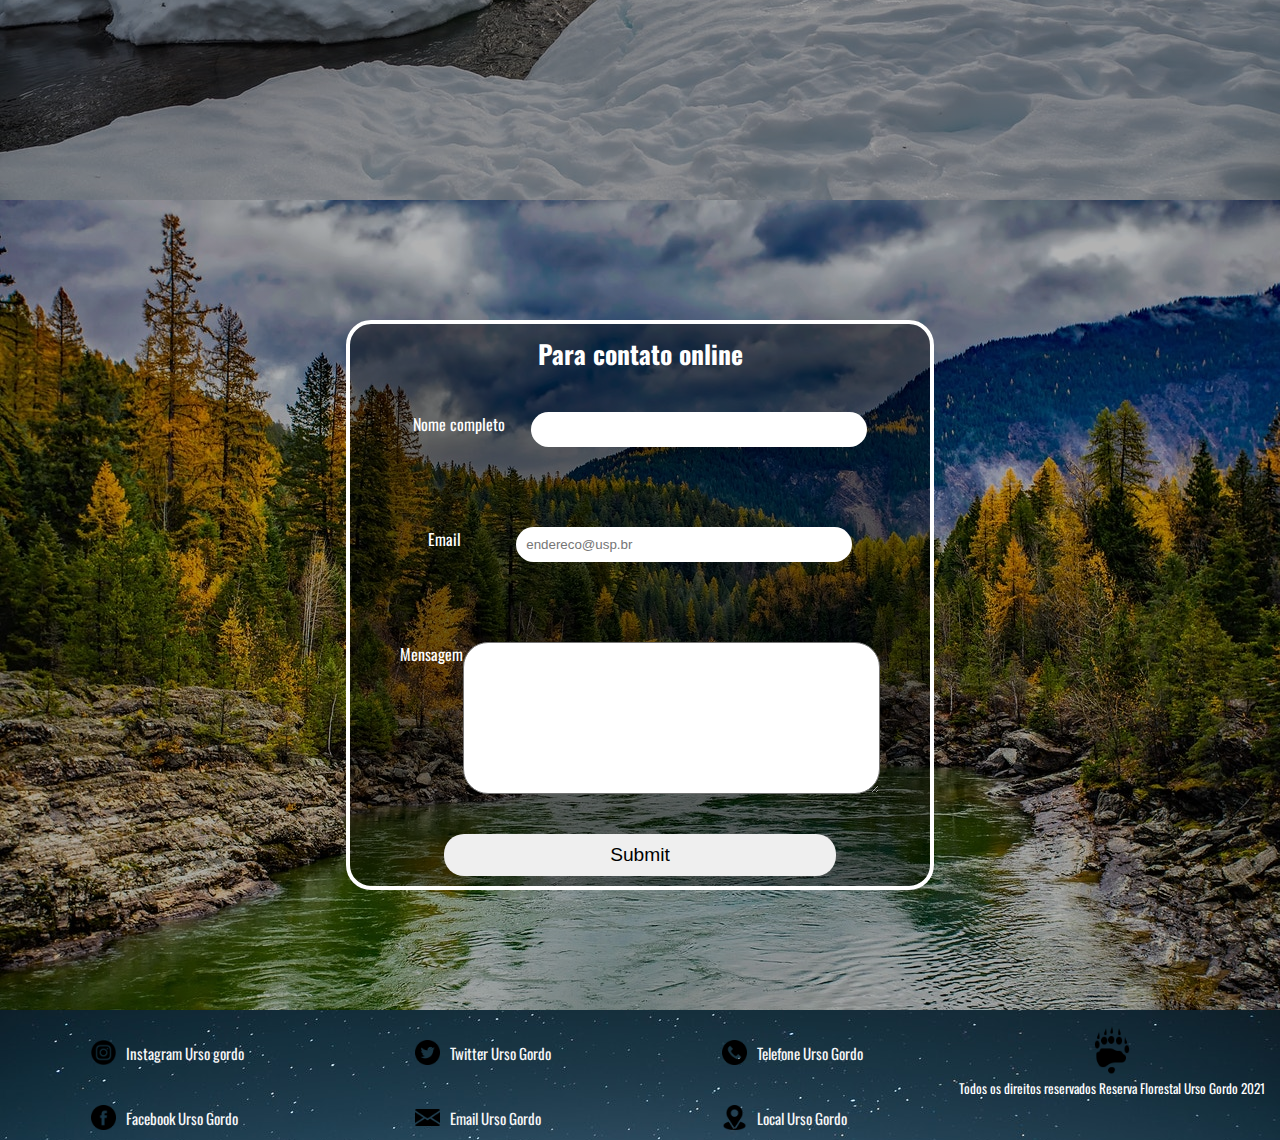
==== commit d84104b5: "add icons coloridos no footer, add mais imagens ao banco de imagens, reformulando o urso_gordo.html " ====
--- a/projeto-treino/html/ajude.html
+++ b/projeto-treino/html/ajude.html
@@ -19,26 +19,35 @@
     <body>
 
         <header>
-            <nav>
-                <ul>
-                    <li> <a href="index.html"> Home </a> </li>
-                    <li><a href="urso_gordo.html">Urso Gordo</a></li>
-                    <li> <a href="reserva.html"> Reserva </a></li>
-                    <li> <a href="ajude.html"> Ajuda </a> </li>
-                </ul>
-            </nav>
+            <nav class= "cabecalho">
+                
+                <p>Reserva Urso Gordo</p>
+ 
+                 <ul>
+                     <li><a href="index.html">Home</a></li>
+                     <li><a href="reserva.html">Reserva</a></li>
+                     <li><a href="urso_gordo.html">Urso Gordo</a></li>
+                     <li><a href="ajude.html">Ajude</a></li>
+                     <li><a href="inscreva-se.html">Inscreva-se</a></li>
+                     <li><a href="ursos.html">Ursos</a></li>
+                 </ul>
+ 
+             </nav>
+
+             <div class="introducao">
+                <h2>Informações de contato e visita</h2>
+                <p>
+                   Caso você saiba ou conheçaalgum urso gordo que precise de ajuda entre em contato conosco.
+                   Nós do grupo urso gordo tambem queremos que voce, nosso apoiador, conheça os ursos e saiba como possa ajuda-los. 
+                   Por isso disponibiizamos alguns horarios para que você possa visita-los, alem de aos finais de semana oferecer passeios pelo habitat dos ursos.
+                   Em caso de visita a ONG, marque horario no campo indicado abaixo na pagina.
+    
+                </p>
+            </div>
+
         </header>
 
-        <div class="introducao">
-            <h2>Informações de contato e visita</h2>
-            <p>
-               Caso você saiba ou conheçaalgum urso gordo que precise de ajuda entre em contato conosco.
-               Nós do grupo urso gordo tambem queremos que voce, nosso apoiador, conheça os ursos e saiba como possa ajuda-los. 
-               Por isso disponibiizamos alguns horarios para que você possa visita-los, alem de aos finais de semana oferecer passeios pelo habitat dos ursos.
-               Em caso de visita a ONG, marque horario no campo indicado abaixo na pagina.
-
-            </p>
-        </div>
+        
 
         <div class="reflexo">
 
@@ -184,7 +193,7 @@
                     <div class="copyright">
                         <img class="logo_urso" src="..\imagens\bear.png">
                         <p> <small>Todos os direitos reservados
-                            Reserva Florestal Urso Gordo 2020</small>
+                            Reserva Florestal Urso Gordo 2021</small>
                         </p>
                     </div>
                 </section>
--- a/projeto-treino/css/ajuda.css
+++ b/projeto-treino/css/ajuda.css
@@ -2,7 +2,6 @@
     margin: 0 auto;
     padding: 0;
     box-sizing: border-box;
-    font-family: 'Open Sans', sans-serif;
 }
 
 body{
@@ -10,49 +9,62 @@
     height: 120vh;
 }
 
-/* treco do cabeçalho*/
+/* inicio do cabeçalho*/
+
 header{
     width: 100%;
-    height: 100px;
-    background-image: linear-gradient(rgba(0,0,0,0.2), rgba(0,0,0,0.2)), url(../imagens/forest-fall.jpg);
+    height: 100vh;
+    background-image: linear-gradient(rgba(0,0,0,0.3), rgba(0,0,0,0.3)), url(../imagens/baby_bear.jpg);
     background-repeat: no-repeat;
     background-size: cover;
     background-position: center;
-}
-
-header nav ul{
-    display: flex;
-    margin: auto;
-    font-size: 30px;
-    padding: 25px;
+    color: rgba(255, 255, 255, 0.781);
+    display: flex;
+    flex-direction: column;
+}
+
+.cabecalho{
+    display: flex;
+    justify-content: space-around;
+    font-size: 22px;
+    width: 100%;
+    padding: 50px;
+}
+
+nav p{
+    align-self: start;
+}
+nav a{
+    text-decoration: none;
+    color: rgba(255, 255, 255, 0.781);
+}
+nav a:hover{
+    color: white;
+    font-size: 25px;
+    transition: all 0.5s;
+}
+
+a:visited {
+    color: rgb(255, 255, 255);
+}
+ul{
+    display: flex;
+}
+
+li{
+    margin: 0 15px;
     list-style-type: none;
-    justify-content: space-between;
-}
-header nav ul li{
-    margin:15px;
-}
-header nav ul li a:link{
-    color:aliceblue;
-    text-decoration: none;
-}
-header nav ul li a:visited{
-    color:aliceblue;
-    text-decoration: none;
-}
-
+}
 /* treco da introdução*/
+
 .introducao{
-    background-image: url(../imagens/pexels-janko-ferlic-3634930.jpg);
-    background-size: cover;
-    height: 70vh;
-    color: #fff;
-    display: flex;
-    flex-direction: column;
+    display: flex;
+    flex-direction: column;
+    align-items: center;
     justify-content: center;
-    align-items: center;
-    background-position: 40%;
-
-}
+    height: 85%;
+}
+
 .introducao h2{
     font-size: max(3vw,20px);
     margin-bottom:60px ;
@@ -60,17 +72,19 @@
 }
 .introducao p{
     font-size: max(1.7vw,20px);
-    width: 85%;
+    width: 70%;
     text-align: justify;
 }
+/*fim cabeçalho*/
 
 /*imagem reflexisada */
 
 .reflexo{
-    background-image: url(../imagens/forest-fall03.jpg);
+    background-image:linear-gradient(rgba(0,0,0,0.3), rgba(0,0,0,0.3)), url(../imagens/forest-fall03.jpg); 
     background-size: cover;
-    
-    
+    background-repeat: no-repeat;
+    width: 100%;
+    height: 100vh;
 }
 
 /* treco do contato presencial*/
@@ -145,7 +159,7 @@
 
 /* treco contato online*/
 .contato_online{
-    background-image:url(../imagens/forest-river.jpg) ;
+    background-image:linear-gradient(rgba(0,0,0,0.3), rgba(0,0,0,0.3)), url(../imagens/forest-river.jpg); 
     background-size: cover;
     height: 90vh;
     color: #fff;
@@ -188,7 +202,6 @@
 }
 
 .footer_ursos{
-    
     color:rgb(255, 255, 255);
     width: 100%;
     display: flex;
@@ -233,7 +246,6 @@
 }
 
 .logo_urso{
-    margin: 10px;
     max-width: 50px;
     max-height: 50px;
     width: auto;
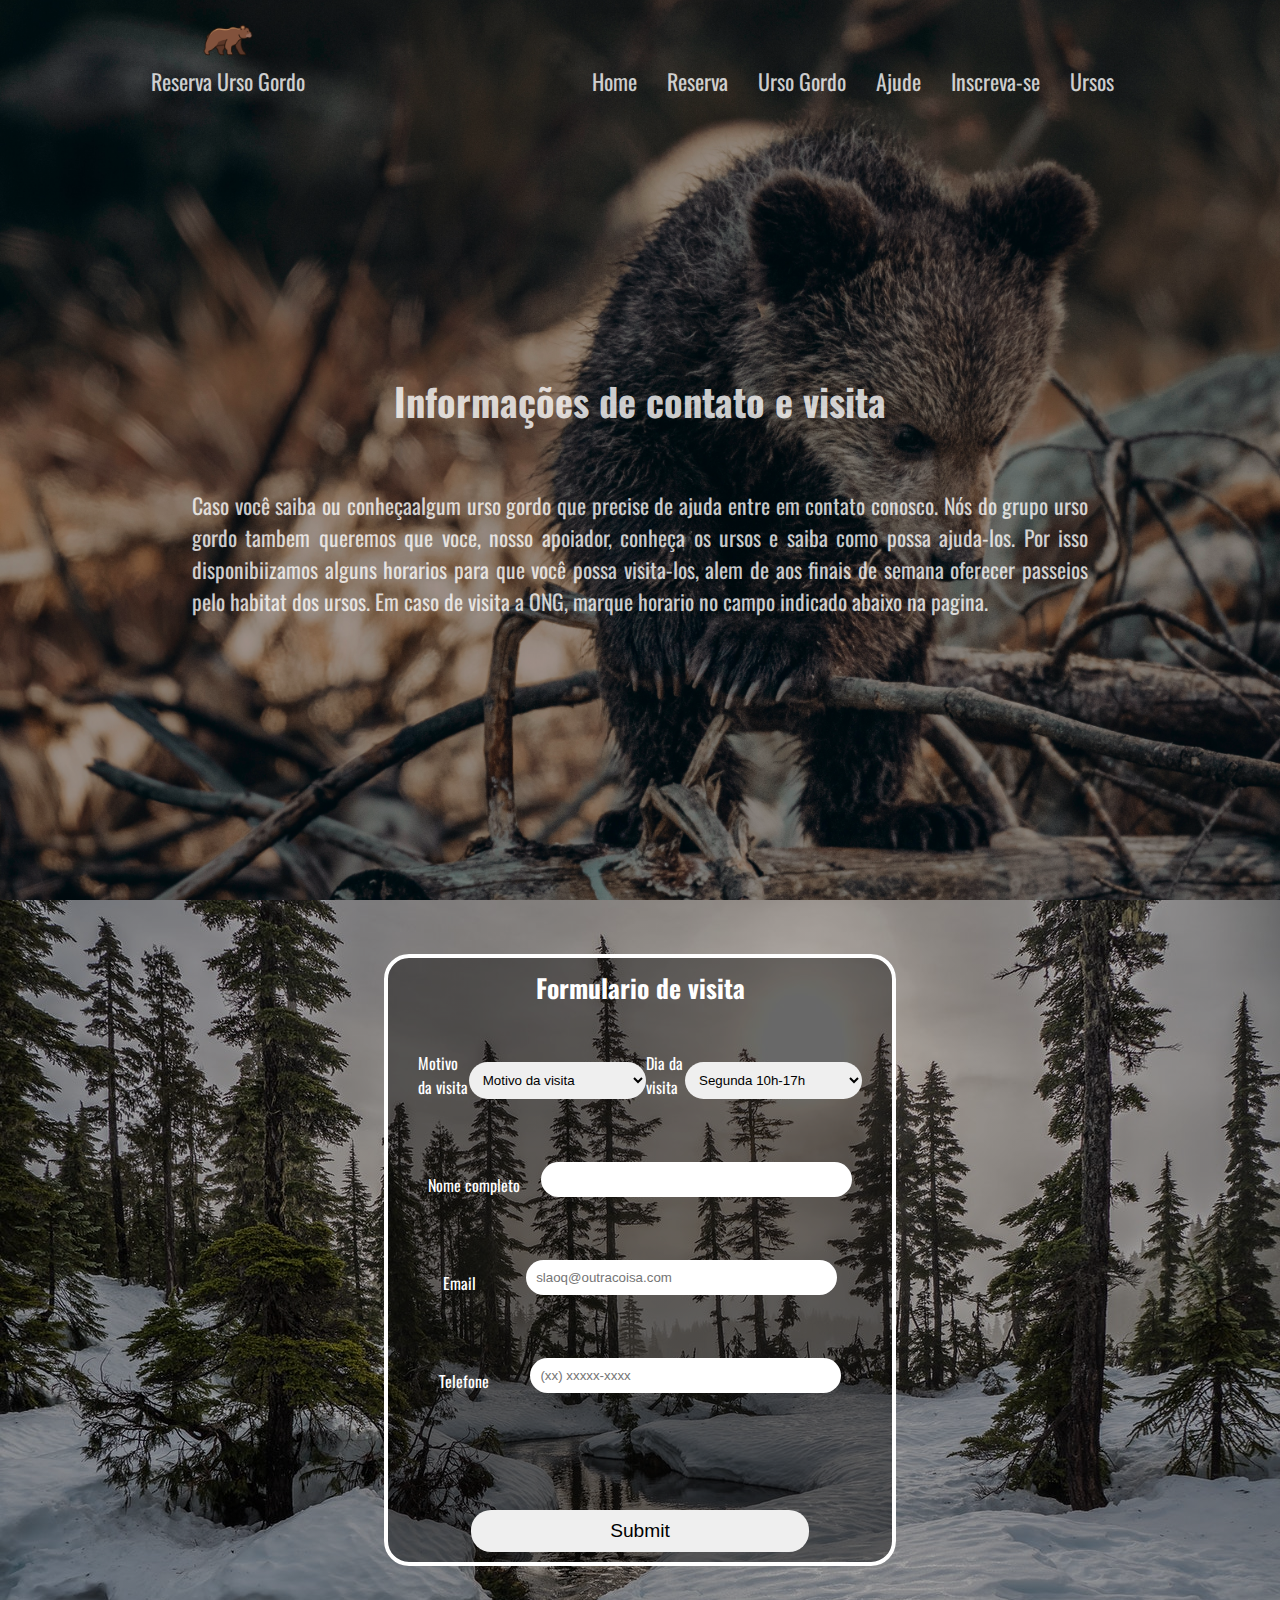
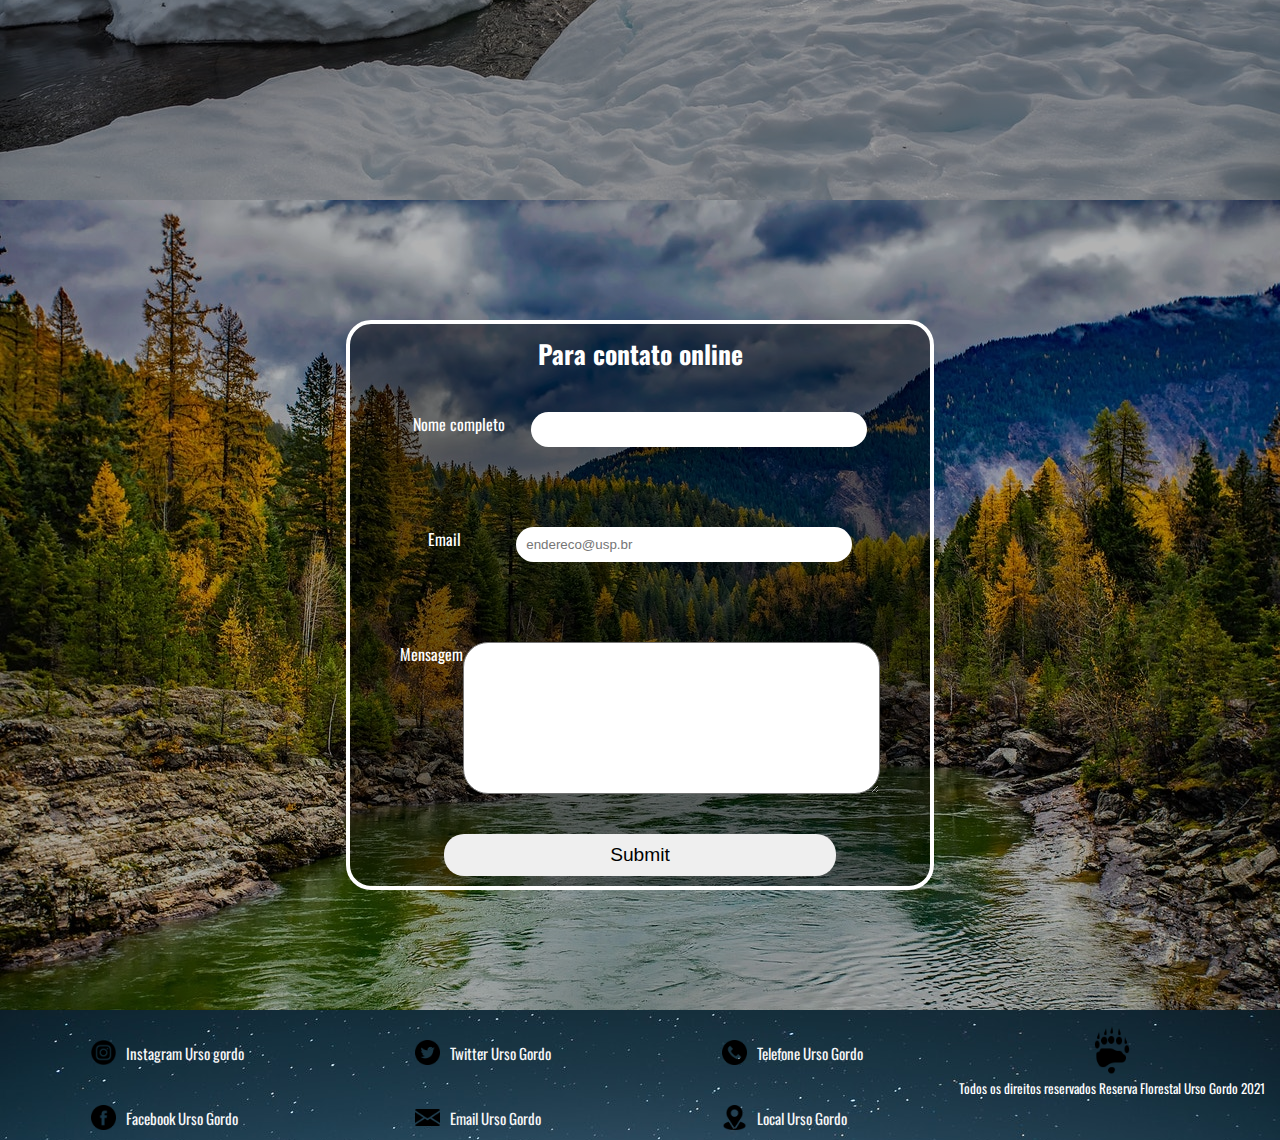
==== commit 77e5c530: "Add o logo do urso no menu de navegacao de todas as paginas" ====
--- a/projeto-treino/html/ajude.html
+++ b/projeto-treino/html/ajude.html
@@ -21,7 +21,10 @@
         <header>
             <nav class= "cabecalho">
                 
-                <p>Reserva Urso Gordo</p>
+                <section class="titulo_urso">
+                    <img class="logo_urso" src="..\imagens\bear.color.png">
+                    <p id="reserva-urso-gordo" class="esq">Reserva Urso Gordo</p>
+                </section>
  
                  <ul>
                      <li><a href="index.html">Home</a></li>
--- a/projeto-treino/css/ajuda.css
+++ b/projeto-treino/css/ajuda.css
@@ -28,7 +28,8 @@
     justify-content: space-around;
     font-size: 22px;
     width: 100%;
-    padding: 50px;
+    padding: 15px;
+    align-items: end;
 }
 
 nav p{
